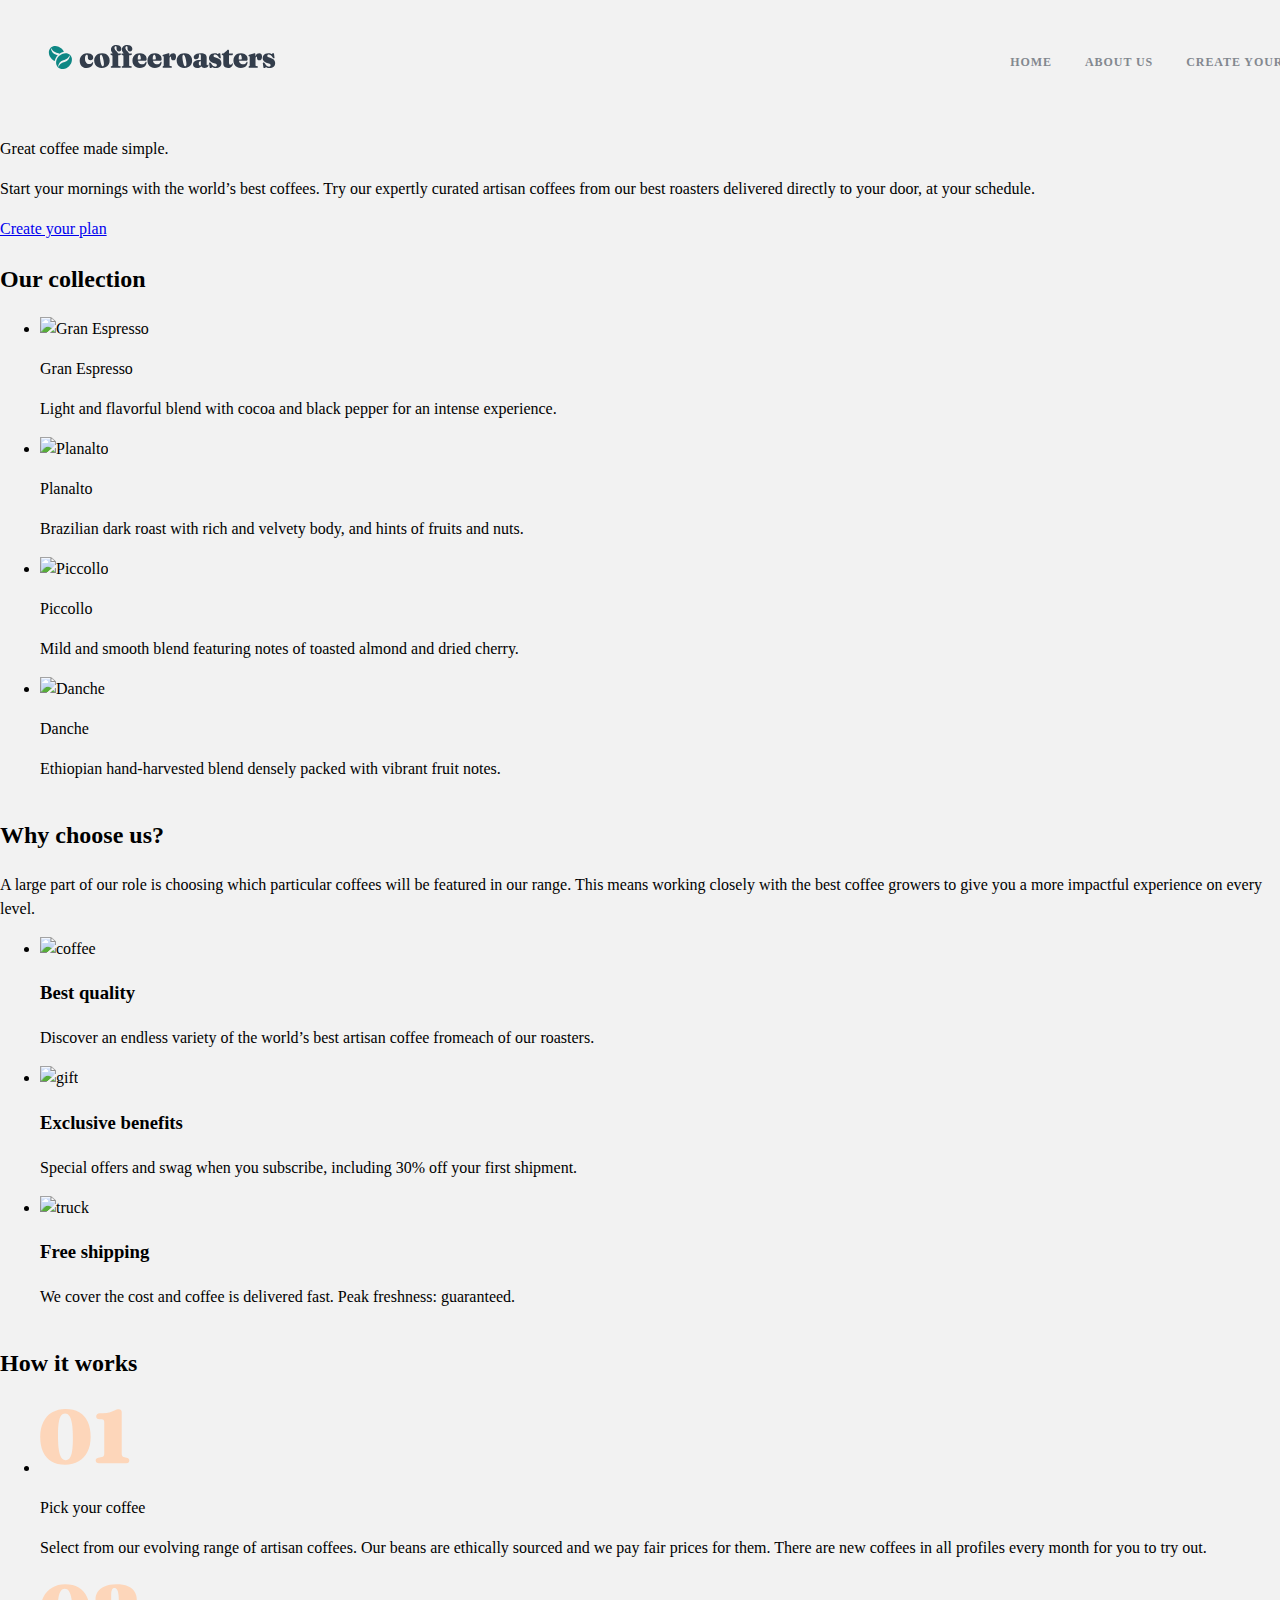
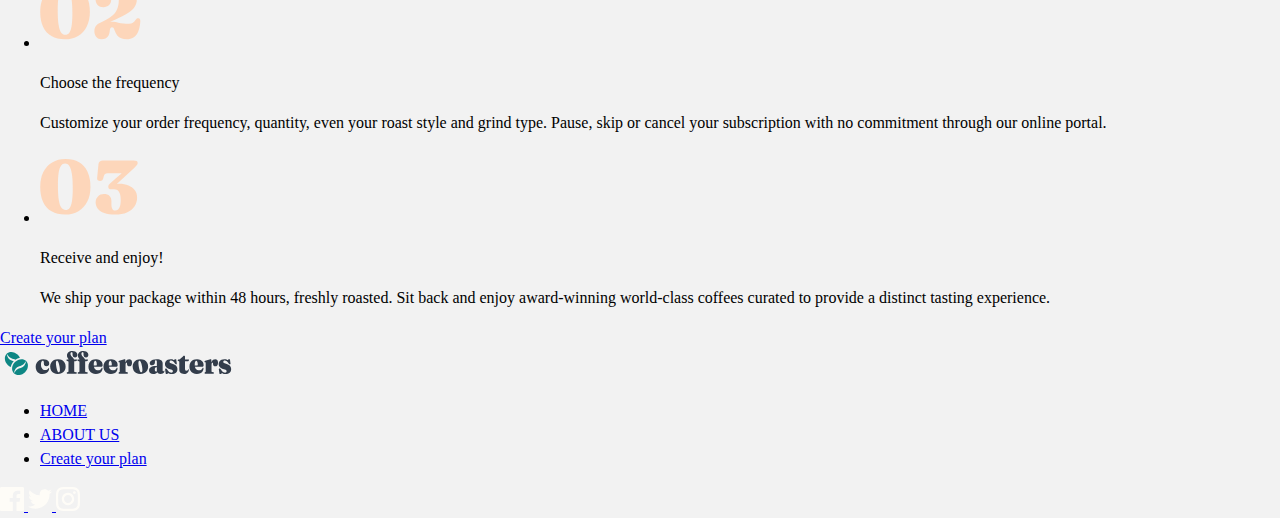
==== index.html @ 9eaf381b "intial commit" ====
<!DOCTYPE html>
<html lang="en">

<head>
    <meta charset="UTF-8">
    <meta http-equiv="X-UA-Compatible" content="IE=edge">
    <meta name="viewport" content="width=device-width, initial-scale=1.0">
    <title>Document</title>
    <link rel="stylesheet" href="css/normalize.css">
    <link rel="stylesheet" href="css/main.css">
</head>

<body>

    <header class="header">
        <div class="container header__container">
            <a class="logo" href="#">
                <img class="logo__img" src="/img/header-logo.svg" alt="Coffee company logo" width="236" height="26">
            </a>

            <nav class="nav">
                <ul class="header__list">
                    <li class="header__nav-item">
                        <a href="#" class="header__nav-link">HOME</a>
                    </li>
                    <li class="header__nav-item">
                        <a href="#" class="header__nav-link">ABOUT US</a>
                    </li>
                    <li class="header__nav-item">
                        <a href="#" class="header__nav-link">Create your plan</a>
                    </li>
                </ul>

                <a href="#" class="header__plan plan-link"></a>

            </nav>
        </div>
    </header>

    <main class="main">
        <div class="intro">
            <div class="container intro__container">
                <div class="intro-content">
                    <p class="intro__title">Great coffee made simple.</p>
                    <p class="intro__discription">Start your mornings with the world’s best coffees. Try our expertly
                        curated artisan coffees from our best roasters delivered directly to your door, at your
                        schedule.</p>
                    <a href="#" class="header__plan plan-link">Create your plan</a>
                </div>

            </div>
        </div>

    </main>

    <section class="services">
        <div class="container service__container">
            <h2 class="services__title">Our collection</h2>
            <div class="services__collection">

                <ul class="collection__list">
                    <li class="collection__item">
                        <img class="collection__item-img" src="/img/Our-collection/1-Gran-Espresso.svg"
                            alt="Gran Espresso" width="255" height="193">
                        <p class="collection__title">Gran Espresso</p>
                        <p class="collection__description">Light and flavorful blend with cocoa and black pepper for an
                            intense experience.</p>
                    </li>

                    <li class="collection__item">
                        <img class="collection__item-img" src="/img/Our-collection/2-Planalto.svg" alt="Planalto"
                            width="255" height="193">
                        <p class="collection__title">Planalto</p>
                        <p class="collection__description">Brazilian dark roast with rich and velvety body, and hints of
                            fruits and nuts.</p>
                    </li>

                    <li class="collection__item">
                        <img class="collection__item-img" src="/img/Our-collection/3-Piccollo.svg" alt="Piccollo"
                            width="255" height="193">
                        <p class="collection__title">Piccollo</p>
                        <p class="collection__description">Mild and smooth blend featuring notes of toasted almond and
                            dried
                            cherry.</p>
                    </li>

                    <li class="collection__item">
                        <img class="collection__item-img" src="/img/Our-collection/4-Danche.svg" alt="Danche"
                            width="255" height="193">
                        <p class="collection__title">Danche</p>
                        <p class="collection__description">Ethiopian hand-harvested blend densely packed with vibrant
                            fruit
                            notes.</p>
                    </li>
                </ul>

            </div>
        </div>
    </section>

    <section class="service__company">

        <div class="container service__container">

            <h2 class="service__company-title">Why choose us?</h2>
            <p class="service__company-description">A large part of our role is choosing which particular coffees will
                be featured in our range. This means working closely with the best coffee growers to give you a more
                impactful experience on every level.</p>

            <ul class="service__company-list">
                <li class="service__company-item">
                    <img class="service__company-coffee" src="/img/Service-company/coffee.svg" alt="coffee" width="71"
                        height="72">
                    <h3 class="service__company-title">Best quality</h3>
                    <p class="service__description">Discover an endless variety of the world’s best artisan coffee
                        fromeach of our roasters.</p>
                </li>
                <li class="service__company-item">
                    <img class="service__company-gift" src="/img/Service-company/gift.svg" alt="gift" width="72"
                        height="72">
                    <h3 class="service__company-title">Exclusive benefits</h3>
                    <p class="service__description">Special offers and swag when you subscribe, including 30% off your
                        first shipment.</p>
                </li>
                <li class="service__company-item">
                    <img class="service__company-truck" src="/img/Service-company/truck.svg" alt="truck" width="72"
                        height="50">
                    <h3 class="service__company-title">Free shipping</h3>
                    <p class="service__description">We cover the cost and coffee is delivered fast. Peak freshness:
                        guaranteed.</p>
                </li>
            </ul>
        </div>

    </section>

    <section class="work">

        <div class="container work__container">
            <h2 class="work__title">How it works</h2>
            <ul class="work__list">
                <li class="work__item">

                    <img class="work__item-nomber" src="/img/work-section/01.svg" alt="01" width="90" height="72">
                    <p class="work__item-title">Pick your coffee</p>
                    <p class="work__item-discreption">Select from our evolving range of artisan coffees. Our beans are
                        ethically sourced and we pay fair prices for them. There are new coffees in all profiles every
                        month for you to try out.</p>
                </li>
                <li class="work__item">

                    <img class="work__item-nomber" src="/img/work-section/02.svg" alt="02" width="101" height="72">
                    <p class="work__item-title">Choose the frequency</p>
                    <p class="work__item-discreption">Customize your order frequency, quantity, even your roast style
                        and grind type. Pause, skip or cancel your subscription with no commitment through our online
                        portal.</p>
                </li>
                <li class="work__item">

                    <img class="work__item-nomber" src="/img/work-section/03.svg" alt="03" width="98" height="72">
                    <p class="work__item-title">Receive and enjoy!</p>
                    <p class="work__item-discreption">We ship your package within 48 hours, freshly roasted. Sit back
                        and enjoy award-winning world-class coffees curated to provide a distinct tasting experience.
                    </p>
                </li>
            </ul>
            <a href="#" class="header__plan plan-link">Create your plan</a>
        </div>

    </section>

    <footer class="footer">
        <div class="container footer__container">
            <a class="logo" href="#">
                <img class="logo__img" src="/img/header-logo.svg" alt="Coffee company logo" width="236" height="26">
            </a>

            <nav class="nav">
                <ul class="footer__list">
                    <li class="footer__nav-item">
                        <a href="#" class="footer__nav-link">HOME</a>
                    </li>
                    <li class="footer__nav-item">
                        <a href="#" class="footer__nav-link">ABOUT US</a>
                    </li>
                    <li class="footer__nav-item">
                        <a href="#" class="footer__nav-link">Create your plan</a>
                    </li>
                </ul>

                <a href="#" class="footer__plan plan-link"></a>

            </nav>

        </div>

        <div class="footer__icons">
            <a class="footer__icon-img" href="#">
                <img class="footer__icon-facebook" src="/img/footer-icons/facebook.svg" alt="facebook" width="24"
                    height="24">
                <img class="footer__icon-twitter" src="/img/footer-icons/twitter.svg" alt="facebook" width="24"
                    height="24">
                <img class="footer__icon-instagram" src="/img/footer-icons/instagram.svg" alt="facebook" width="24"
                    height="24">
            </a>
        </div>

    </footer>


</body>

</html>
---- css/main.css ----
*,
*::after,
*::before {
    box-sizing: border-box;
}

body {
    background-color: #F2F2F2;
    margin: 0;
    padding: 0;
    font-family: serif;
    font-size: 16px;
    line-height: 1.5;
    height: 100vh;
    display: flex;
    flex-direction: column;
}

main {
    flex-grow: 1;
}

.img {
    max-width: 100%;
}

.container {
    width: 1280px;
    margin: 0;
}

/* HEADER */

.header {
    padding: 44px;
}

.header__container {
    display: flex;
    align-items: center;
    margin-left: auto;
    margin-right: auto;
}

.header__logo {
    display: block;
}

.logo__img {
    margin-left: 0;
    margin-right: 730px;
}

.nav {
    flex-grow: 1;
}

.header__list {
    margin: 0;
    padding: 0;
    list-style: none;
    display: flex;
    justify-content: center;
}

.header__nav-item {
    margin-right: 33px;
}

.header__nav-item:last-child {
    margin-right: 0;
}

.header__nav-link {
    text-decoration: none;
    font-weight: bold;
    font-size: 12px;
    line-height: 15px;
    text-decoration: none;
    letter-spacing: 0.923077px;
    text-transform: uppercase;
    color: #83888F;
}
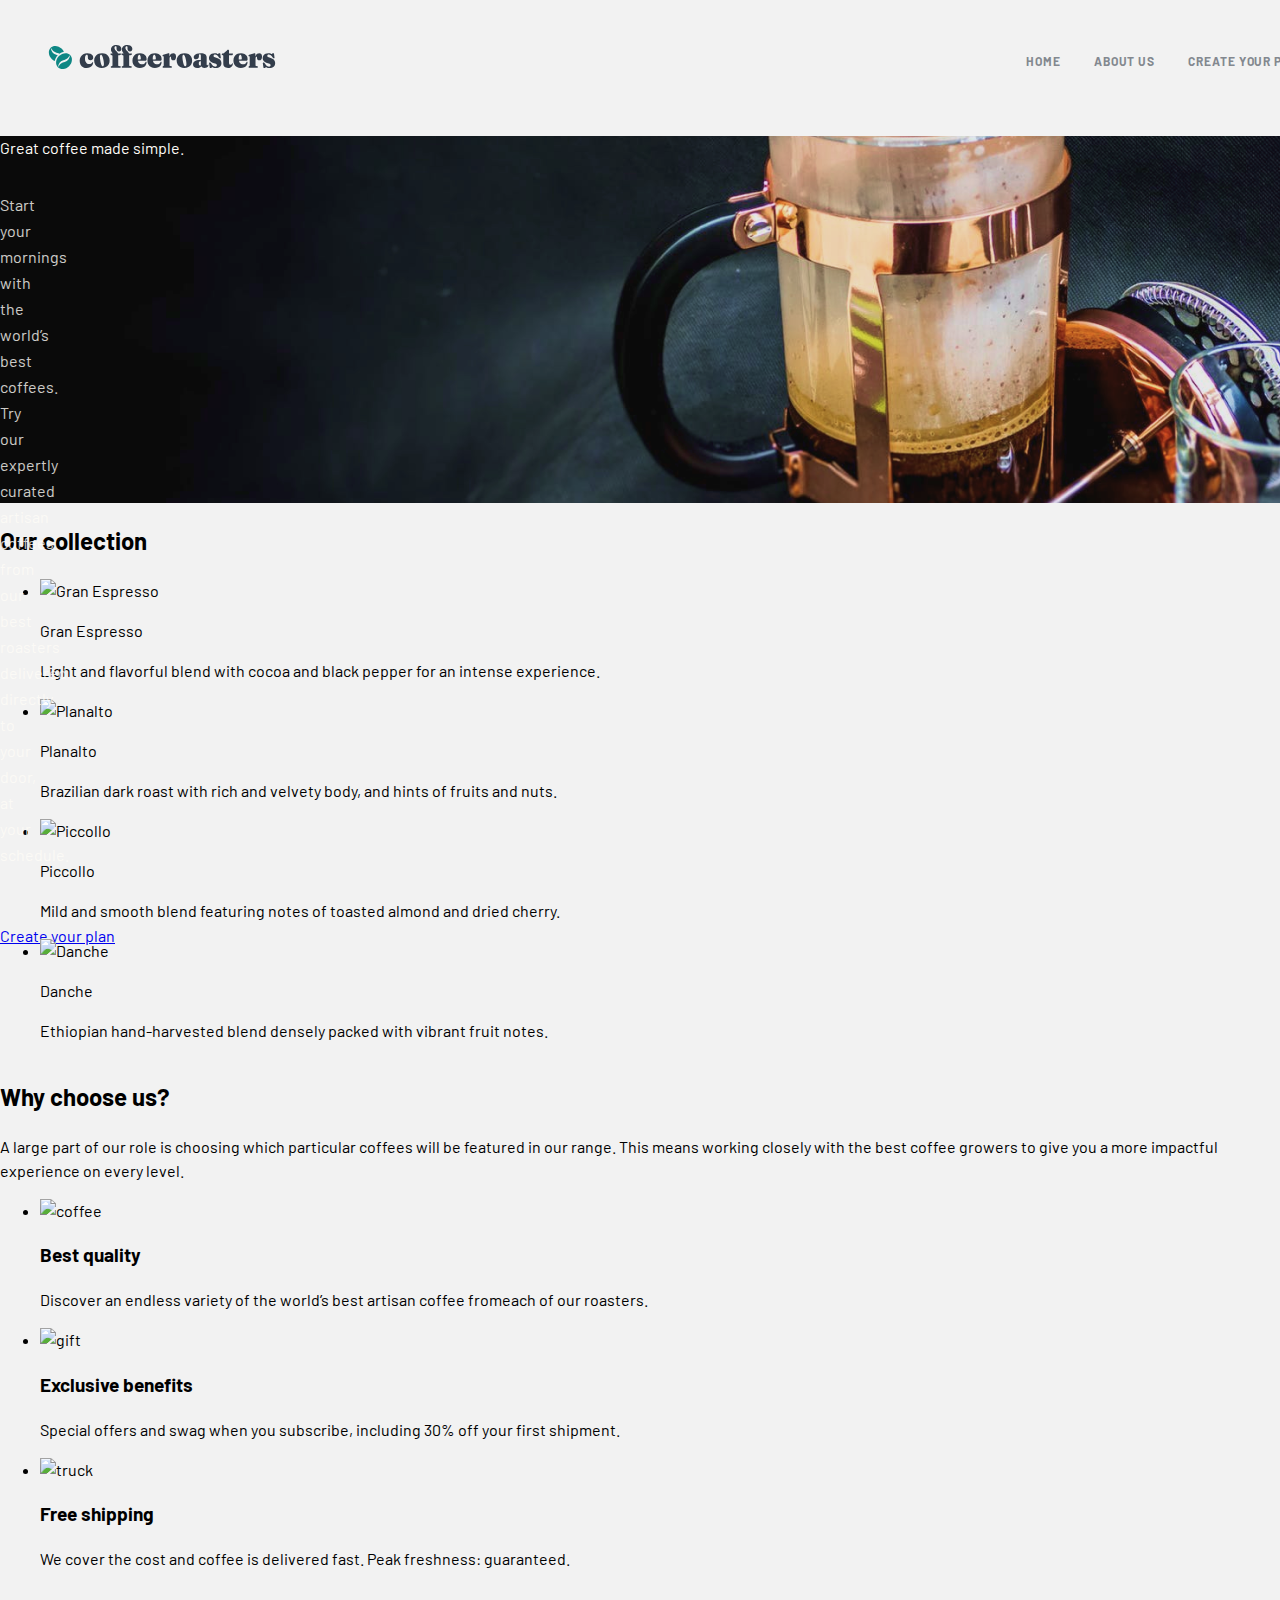
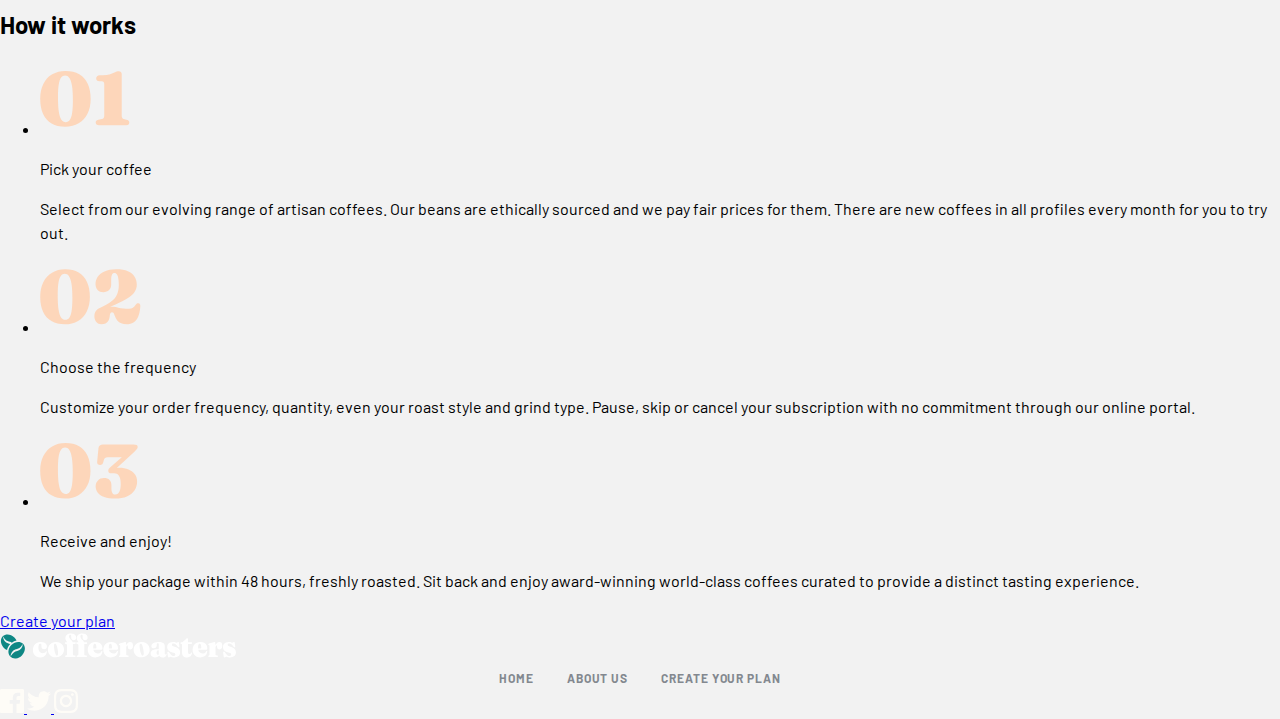
==== commit f881c424: "Initial commit" ====
--- a/index.html
+++ b/index.html
@@ -19,19 +19,19 @@
             </a>
 
             <nav class="nav">
-                <ul class="header__list">
-                    <li class="header__nav-item">
-                        <a href="#" class="header__nav-link">HOME</a>
-                    </li>
-                    <li class="header__nav-item">
-                        <a href="#" class="header__nav-link">ABOUT US</a>
-                    </li>
-                    <li class="header__nav-item">
-                        <a href="#" class="header__nav-link">Create your plan</a>
+                <ul class="nav__list">
+                    <li class="nav__nav-item">
+                        <a href="#" class="nav__nav-link">HOME</a>
+                    </li>
+                    <li class="nav__nav-item">
+                        <a href="#" class="nav__nav-link">ABOUT US</a>
+                    </li>
+                    <li class="nav__nav-item">
+                        <a href="#" class="nav__nav-link">Create your plan</a>
                     </li>
                 </ul>
 
-                <a href="#" class="header__plan plan-link"></a>
+                <a href="#" class="nav__plan plan-link"></a>
 
             </nav>
         </div>
@@ -172,23 +172,23 @@
     <footer class="footer">
         <div class="container footer__container">
             <a class="logo" href="#">
-                <img class="logo__img" src="/img/header-logo.svg" alt="Coffee company logo" width="236" height="26">
+                <img class="logo__img" src="/img/Footer-logo.svg" alt="Coffee company logo" width="236" height="26">
             </a>
 
             <nav class="nav">
-                <ul class="footer__list">
-                    <li class="footer__nav-item">
-                        <a href="#" class="footer__nav-link">HOME</a>
-                    </li>
-                    <li class="footer__nav-item">
-                        <a href="#" class="footer__nav-link">ABOUT US</a>
-                    </li>
-                    <li class="footer__nav-item">
-                        <a href="#" class="footer__nav-link">Create your plan</a>
+                <ul class="nav__list">
+                    <li class="nav__nav-item">
+                        <a href="#" class="nav__nav-link">HOME</a>
+                    </li>
+                    <li class="nav__nav-item">
+                        <a href="#" class="nav__nav-link">ABOUT US</a>
+                    </li>
+                    <li class="nav__nav-item">
+                        <a href="#" class="nav__nav-link">Create your plan</a>
                     </li>
                 </ul>
 
-                <a href="#" class="footer__plan plan-link"></a>
+                <a href="#" class="nav__plan plan-link"></a>
 
             </nav>
 
@@ -207,7 +207,6 @@
 
     </footer>
 
-
 </body>
 
 </html>--- a/css/main.css
+++ b/css/main.css
@@ -1,3 +1,31 @@
+@font-face {
+    font-family: 'Barlow';
+    src: url('../fonts/Barlow-Bold.woff2') format('woff2'),
+        url('../fonts/Barlow-Bold.woff') format('woff');
+    font-weight: bold;
+    font-style: normal;
+    font-display: swap;
+}
+
+@font-face {
+    font-family: 'Fraunces';
+    src: url('../fonts/Fraunces-Bold.woff2') format('woff2'),
+        url('../fonts/Fraunces-Bold.woff') format('woff');
+    font-weight: bold;
+    font-style: normal;
+    font-display: swap;
+}
+
+@font-face {
+    font-family: 'Barlow';
+    src: url('../fonts/Barlow-Regular.woff2') format('woff2'),
+        url('../fonts/Barlow-Regular.woff') format('woff');
+    font-weight: normal;
+    font-style: normal;
+    font-display: swap;
+}
+
+
 *,
 *::after,
 *::before {
@@ -5,10 +33,12 @@
 }
 
 body {
+    display: flex;
+    flex-direction: column;
     background-color: #F2F2F2;
     margin: 0;
     padding: 0;
-    font-family: serif;
+    font-family: "Barlow";
     font-size: 16px;
     line-height: 1.5;
     height: 100vh;
@@ -22,16 +52,18 @@
 
 .img {
     max-width: 100%;
+    height: auto;
 }
 
 .container {
     width: 1280px;
-    margin: 0;
+    margin: 0 auto;
 }
 
 /* HEADER */
 
 .header {
+
     padding: 44px;
 }
 
@@ -55,7 +87,7 @@
     flex-grow: 1;
 }
 
-.header__list {
+.nav__list {
     margin: 0;
     padding: 0;
     list-style: none;
@@ -63,15 +95,15 @@
     justify-content: center;
 }
 
-.header__nav-item {
+.nav__nav-item {
     margin-right: 33px;
 }
 
-.header__nav-item:last-child {
+.nav__nav-item:last-child {
     margin-right: 0;
 }
 
-.header__nav-link {
+.nav__nav-link {
     text-decoration: none;
     font-weight: bold;
     font-size: 12px;
@@ -80,4 +112,43 @@
     letter-spacing: 0.923077px;
     text-transform: uppercase;
     color: #83888F;
+}
+
+.intro{
+
+}
+
+.intro__container{
+    background-image: url(../img/Coffee-header.png);
+    background-repeat: no-repeat;
+}
+
+.intro-content{
+width: 493px;
+height: 367px;
+
+
+
+}
+
+.intro__title{
+
+color: #FEFCF7;
+}
+
+.intro__discription{
+    font-family: "Barlow", sans-serif;
+    font-style: normal;
+    font-weight: normal;
+    font-size: 16px;
+    line-height: 26px;
+    color: #FEFCF7;
+    opacity: 0.8;
+    margin-top: 32px;
+    margin-right: 750px;
+    margin-bottom: 56px;
+}
+
+.header__plan plan-link{
+
 }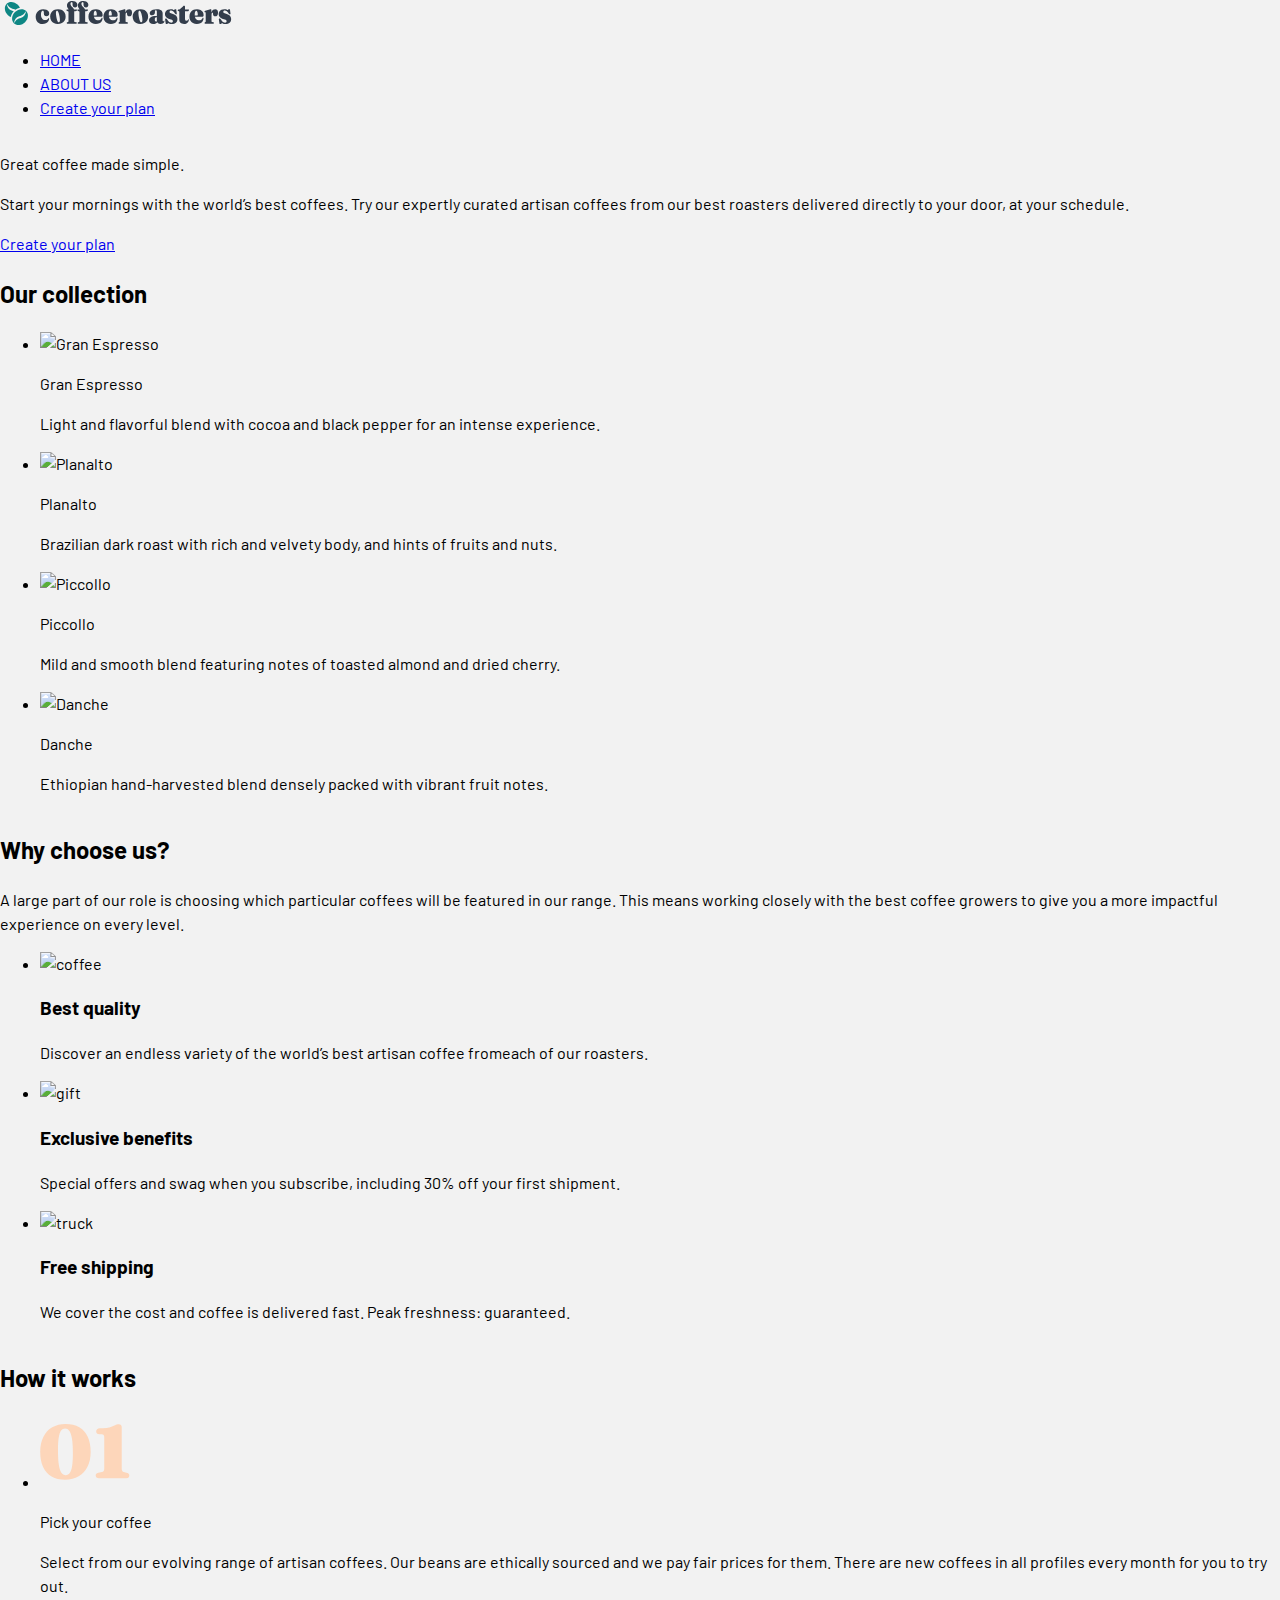
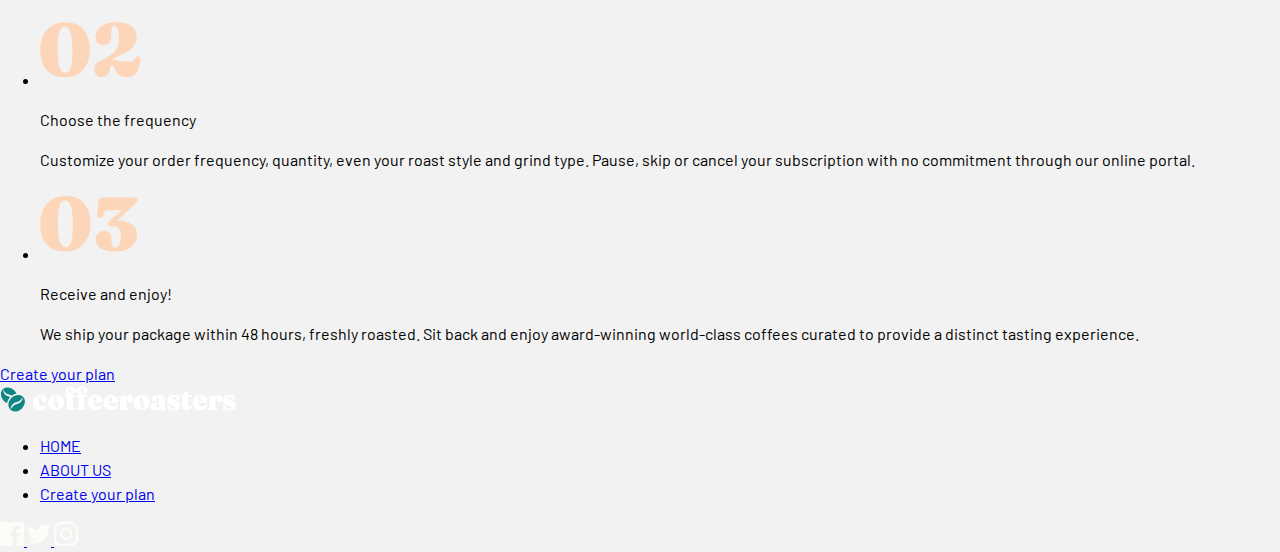
==== commit e139826e: "commit" ====
--- a/index.html
+++ b/index.html
@@ -5,7 +5,7 @@
     <meta charset="UTF-8">
     <meta http-equiv="X-UA-Compatible" content="IE=edge">
     <meta name="viewport" content="width=device-width, initial-scale=1.0">
-    <title>Document</title>
+    <title>coffee</title>
     <link rel="stylesheet" href="css/normalize.css">
     <link rel="stylesheet" href="css/main.css">
 </head>
@@ -37,6 +37,7 @@
         </div>
     </header>
 
+    
     <main class="main">
         <div class="intro">
             <div class="container intro__container">
@@ -54,7 +55,7 @@
     </main>
 
     <section class="services">
-        <div class="container service__container">
+        <div class="container services__container">
             <h2 class="services__title">Our collection</h2>
             <div class="services__collection">
 
--- a/css/main.css
+++ b/css/main.css
@@ -1,154 +1,80 @@
 @font-face {
-    font-family: 'Barlow';
-    src: url('../fonts/Barlow-Bold.woff2') format('woff2'),
-        url('../fonts/Barlow-Bold.woff') format('woff');
-    font-weight: bold;
-    font-style: normal;
-    font-display: swap;
+  font-family: 'Barlow';
+  src: url("../fonts/Barlow-Bold.woff2") format("woff2"), url("../fonts/Barlow-Bold.woff") format("woff");
+  font-weight: bold;
+  font-style: normal;
+  font-display: swap;
 }
 
 @font-face {
-    font-family: 'Fraunces';
-    src: url('../fonts/Fraunces-Bold.woff2') format('woff2'),
-        url('../fonts/Fraunces-Bold.woff') format('woff');
-    font-weight: bold;
-    font-style: normal;
-    font-display: swap;
+  font-family: 'Fraunces';
+  src: url("../fonts/Fraunces-Bold.woff2") format("woff2"), url("../fonts/Fraunces-Bold.woff") format("woff");
+  font-weight: bold;
+  font-style: normal;
+  font-display: swap;
 }
 
 @font-face {
-    font-family: 'Barlow';
-    src: url('../fonts/Barlow-Regular.woff2') format('woff2'),
-        url('../fonts/Barlow-Regular.woff') format('woff');
-    font-weight: normal;
-    font-style: normal;
-    font-display: swap;
+  font-family: 'Barlow';
+  src: url("../fonts/Barlow-Regular.woff2") format("woff2"), url("../fonts/Barlow-Regular.woff") format("woff");
+  font-weight: normal;
+  font-style: normal;
+  font-display: swap;
 }
-
 
 *,
 *::after,
 *::before {
-    box-sizing: border-box;
+  -webkit-box-sizing: border-box;
+          box-sizing: border-box;
 }
 
 body {
-    display: flex;
-    flex-direction: column;
-    background-color: #F2F2F2;
-    margin: 0;
-    padding: 0;
-    font-family: "Barlow";
-    font-size: 16px;
-    line-height: 1.5;
-    height: 100vh;
-    display: flex;
-    flex-direction: column;
+  margin: 0;
+  padding: 0;
+  display: -webkit-box;
+  display: -ms-flexbox;
+  display: flex;
+  -webkit-box-orient: vertical;
+  -webkit-box-direction: normal;
+      -ms-flex-direction: column;
+          flex-direction: column;
+  background-color: #F2F2F2;
+  font-family: "Barlow";
+  font-size: 16px;
+  line-height: 1.5;
+  height: 100vh;
+  display: flex;
+  flex-direction: column;
 }
 
 main {
-    flex-grow: 1;
+  -webkit-box-flex: 1;
+      -ms-flex-positive: 1;
+          flex-grow: 1;
 }
 
 .img {
-    max-width: 100%;
-    height: auto;
+  max-width: 100%;
+  height: auto;
+}
+
+.a {
+  text-decoration: none;
+}
+
+.visually-hidden {
+  clip: rect(0 0 0 0);
+  -webkit-clip-path: inset(50%);
+          clip-path: inset(50%);
+  height: 1px;
+  overflow: hidden;
+  position: absolute;
+  white-space: nowrap;
+  width: 1px;
 }
 
 .container {
-    width: 1280px;
-    margin: 0 auto;
-}
-
-/* HEADER */
-
-.header {
-
-    padding: 44px;
-}
-
-.header__container {
-    display: flex;
-    align-items: center;
-    margin-left: auto;
-    margin-right: auto;
-}
-
-.header__logo {
-    display: block;
-}
-
-.logo__img {
-    margin-left: 0;
-    margin-right: 730px;
-}
-
-.nav {
-    flex-grow: 1;
-}
-
-.nav__list {
-    margin: 0;
-    padding: 0;
-    list-style: none;
-    display: flex;
-    justify-content: center;
-}
-
-.nav__nav-item {
-    margin-right: 33px;
-}
-
-.nav__nav-item:last-child {
-    margin-right: 0;
-}
-
-.nav__nav-link {
-    text-decoration: none;
-    font-weight: bold;
-    font-size: 12px;
-    line-height: 15px;
-    text-decoration: none;
-    letter-spacing: 0.923077px;
-    text-transform: uppercase;
-    color: #83888F;
-}
-
-.intro{
-
-}
-
-.intro__container{
-    background-image: url(../img/Coffee-header.png);
-    background-repeat: no-repeat;
-}
-
-.intro-content{
-width: 493px;
-height: 367px;
-
-
-
-}
-
-.intro__title{
-
-color: #FEFCF7;
-}
-
-.intro__discription{
-    font-family: "Barlow", sans-serif;
-    font-style: normal;
-    font-weight: normal;
-    font-size: 16px;
-    line-height: 26px;
-    color: #FEFCF7;
-    opacity: 0.8;
-    margin-top: 32px;
-    margin-right: 750px;
-    margin-bottom: 56px;
-}
-
-.header__plan plan-link{
-
+  width: 1280px;
+  margin: 0 auto;
 }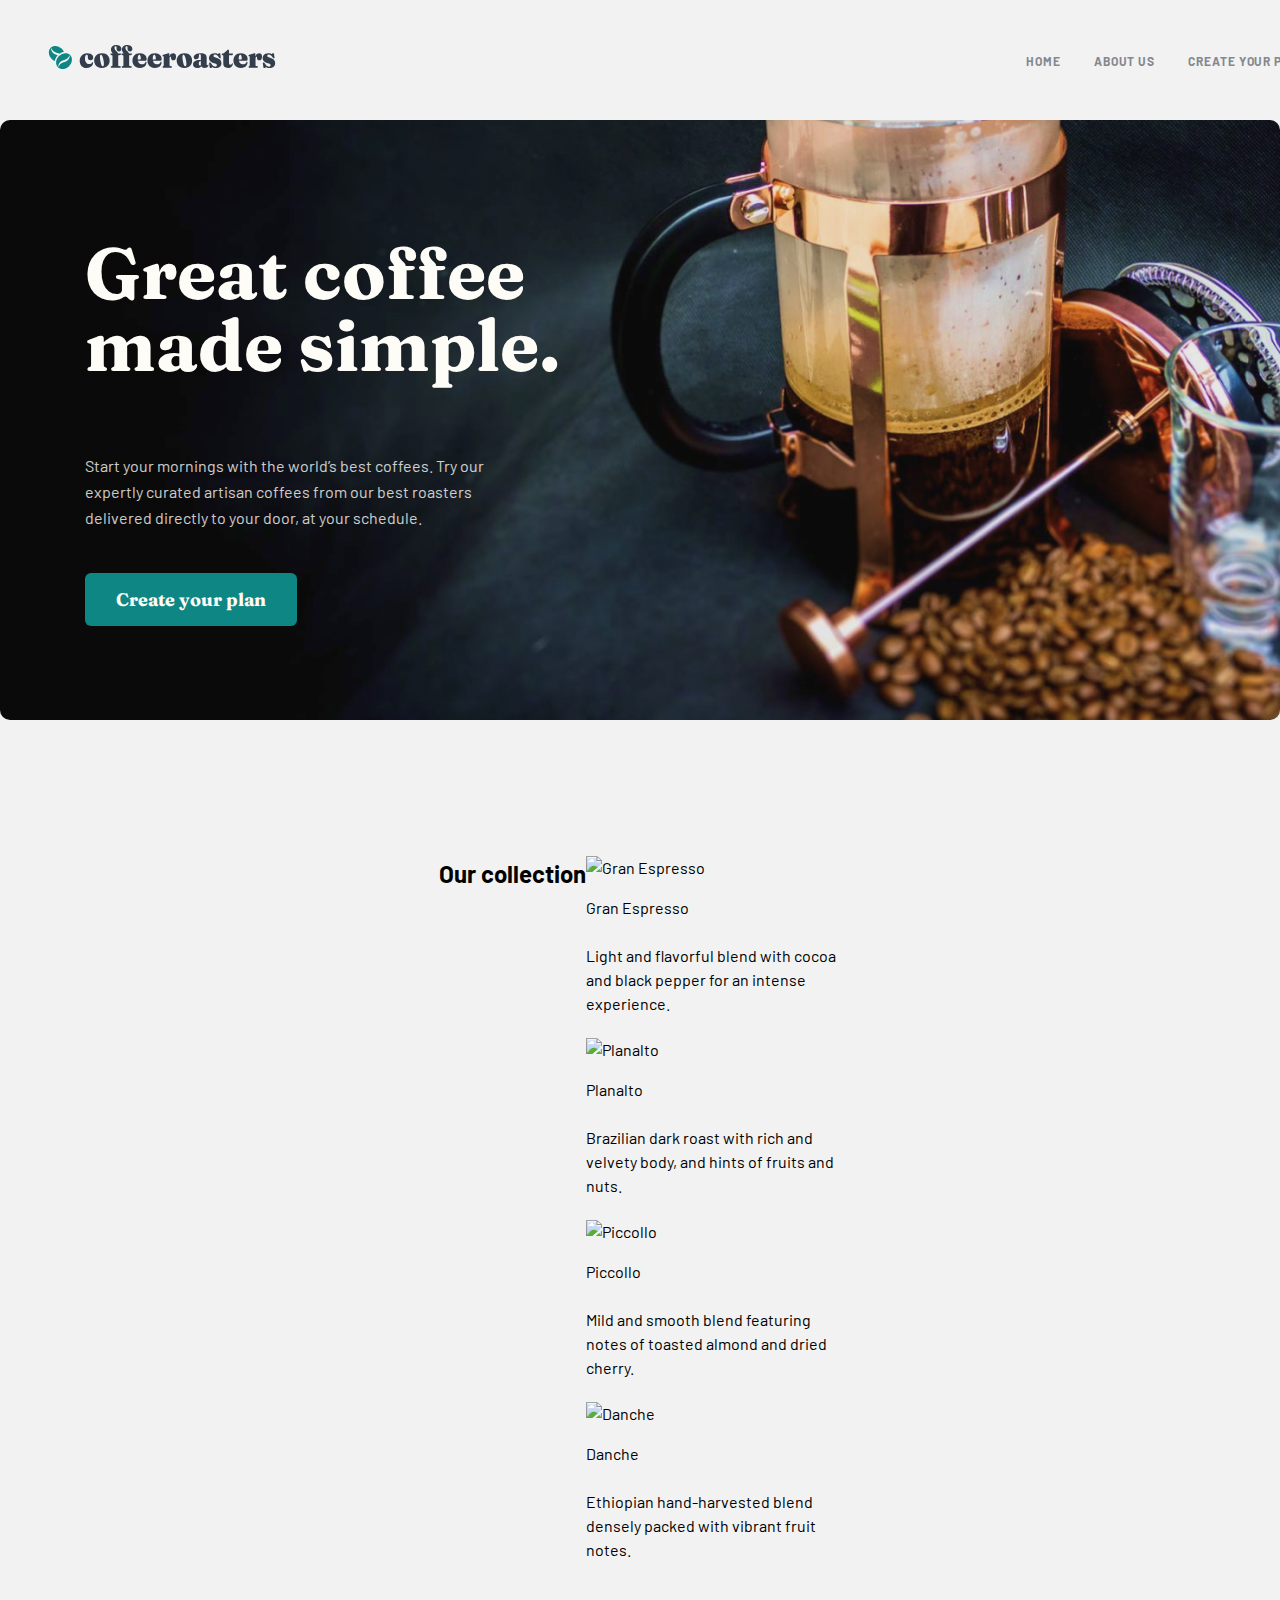
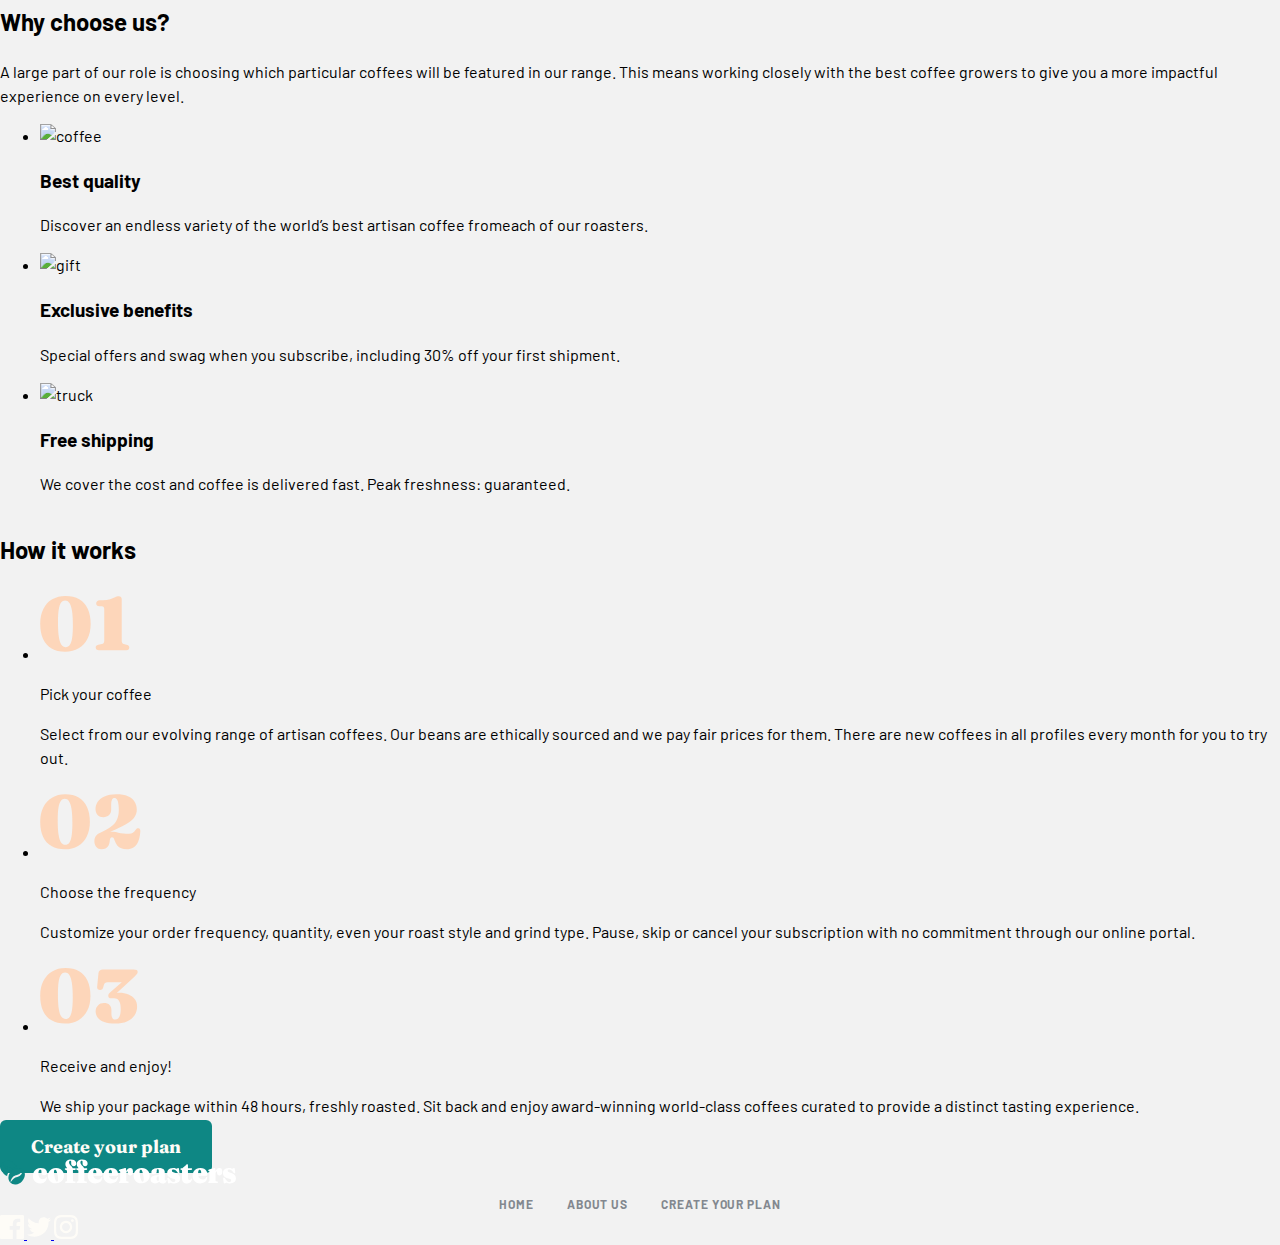
==== commit 05a9f096: "commit" ====
--- a/index.html
+++ b/index.html
@@ -58,7 +58,6 @@
         <div class="container services__container">
             <h2 class="services__title">Our collection</h2>
             <div class="services__collection">
-
                 <ul class="collection__list">
                     <li class="collection__item">
                         <img class="collection__item-img" src="/img/Our-collection/1-Gran-Espresso.svg"
@@ -87,7 +86,7 @@
 
                     <li class="collection__item">
                         <img class="collection__item-img" src="/img/Our-collection/4-Danche.svg" alt="Danche"
-                            width="255" height="193">
+                            width="234" height="177">
                         <p class="collection__title">Danche</p>
                         <p class="collection__description">Ethiopian hand-harvested blend densely packed with vibrant
                             fruit
--- a/css/main.css
+++ b/css/main.css
@@ -77,4 +77,161 @@
 .container {
   width: 1280px;
   margin: 0 auto;
-}+}
+
+.header {
+  padding: 44px;
+}
+
+.header__container {
+  display: -webkit-box;
+  display: -ms-flexbox;
+  display: flex;
+  -webkit-box-align: center;
+      -ms-flex-align: center;
+          align-items: center;
+  margin-left: auto;
+  margin-right: auto;
+}
+
+.header__logo {
+  display: block;
+}
+
+.logo__img {
+  margin-left: 0;
+  margin-right: 730px;
+}
+
+.nav {
+  -webkit-box-flex: 1;
+      -ms-flex-positive: 1;
+          flex-grow: 1;
+}
+
+.nav__list {
+  display: -webkit-box;
+  display: -ms-flexbox;
+  display: flex;
+  -ms-flex-wrap: wra;
+      flex-wrap: wra;
+  -webkit-box-pack: center;
+      -ms-flex-pack: center;
+          justify-content: center;
+  margin: 0;
+  padding: 0;
+  list-style: none;
+}
+
+.nav__nav-item {
+  margin-right: 33px;
+}
+
+.nav__nav-item:last-child {
+  margin-right: 0;
+}
+
+.nav__nav-link {
+  text-decoration: none;
+  font-weight: bold;
+  font-size: 12px;
+  line-height: 15px;
+  text-decoration: none;
+  letter-spacing: 0.923077px;
+  text-transform: uppercase;
+  color: #83888F;
+}
+
+.intro__container {
+  background-position: center center;
+  background-repeat: no-repeat;
+  background-size: cover;
+  background-image: url(../img/Coffee-header.png);
+  width: 1280px;
+  height: 600px;
+  background-color: #A2A2A2;
+  border-radius: 10px;
+  margin-bottom: 136px;
+  padding-top: 117px;
+  padding-bottom: 118px;
+  padding-left: 85px;
+}
+
+.intro__title {
+  margin-top: 0;
+  font-family: "Fraunces", serif;
+  font-style: normal;
+  font-weight: 900;
+  font-size: 72px;
+  line-height: 72px;
+  color: #FEFCF7;
+  margin-right: 702px;
+}
+
+.intro__discription {
+  font-family: "Barlow", sans-serif;
+  font-style: normal;
+  font-weight: normal;
+  font-size: 16px;
+  line-height: 26px;
+  color: #FEFCF7;
+  opacity: 0.8;
+  margin-top: 32px;
+  margin-right: 750px;
+  margin-bottom: 56px;
+}
+
+.header__plan {
+  text-decoration: none;
+  font-family: "Fraunces", serif;
+  font-style: normal;
+  font-weight: 900;
+  font-size: 18px;
+  line-height: 25px;
+  text-align: center;
+  color: #FEFCF7;
+  padding: 15px 31px;
+  background-color: #0E8784;
+  border-radius: 6px;
+}
+
+.services__container {
+  display: -webkit-box;
+  display: -ms-flexbox;
+  display: flex;
+  -ms-flex-wrap: wra;
+      flex-wrap: wra;
+  -webkit-box-pack: center;
+      -ms-flex-pack: center;
+          justify-content: center;
+}
+
+.services__title {
+  margin: 0;
+  padding: 0;
+}
+
+.services__collection {
+  margin: 0;
+  padding: 0;
+}
+
+.collection__list {
+  margin: 0;
+  padding: 0;
+}
+
+.collection__item {
+  list-style: none;
+}
+
+.collection__title {
+  width: 255px;
+  height: 32px;
+}
+
+.collection__description {
+  width: 255px;
+  height: 78px;
+}
+/*# sourceMappingURL=main.css.map */